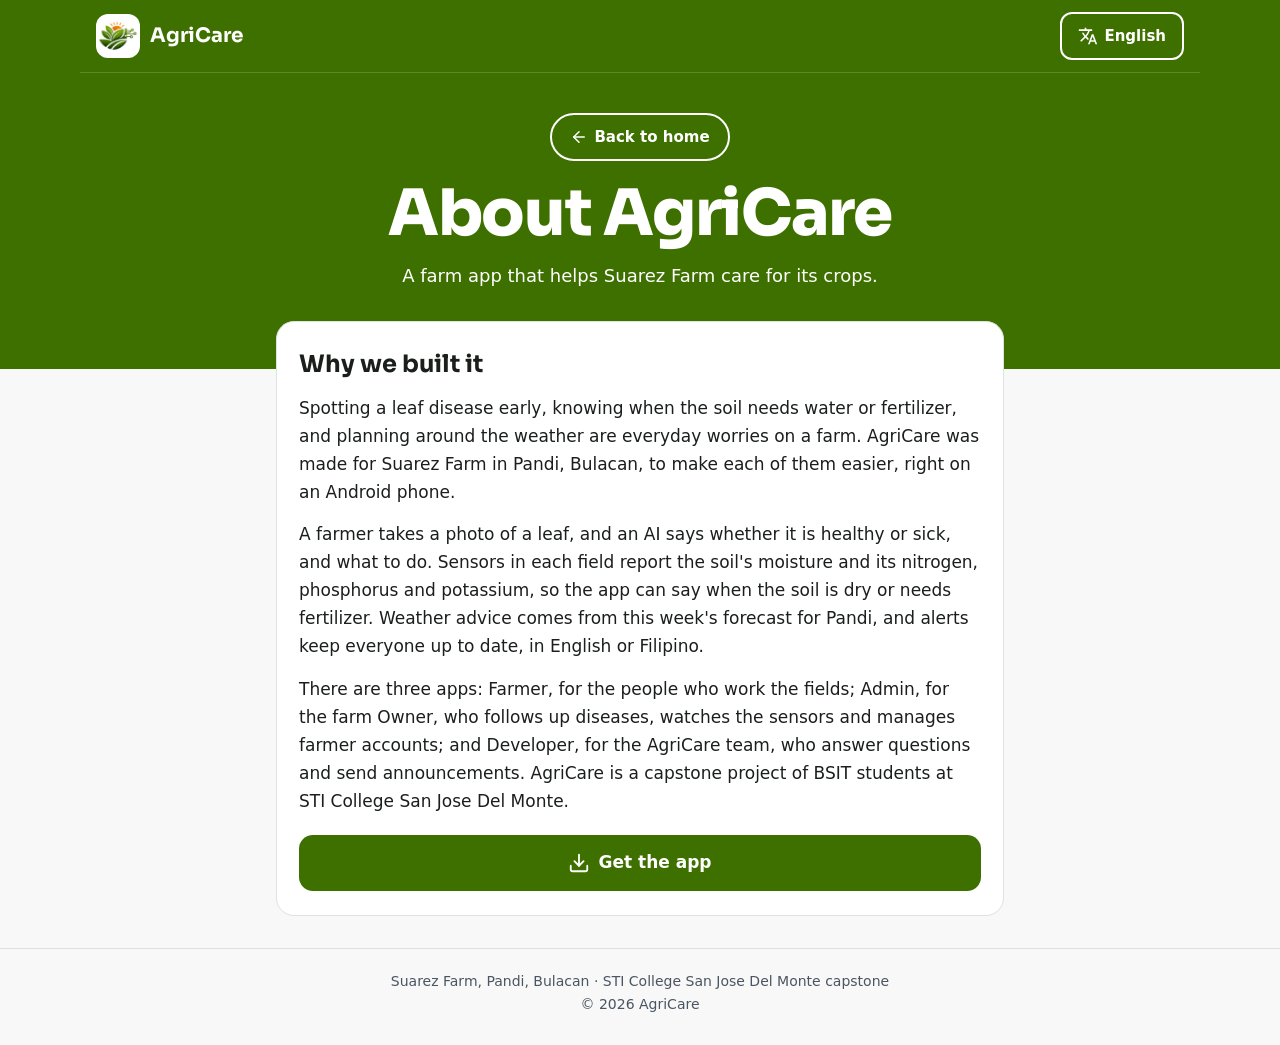
==== about.html @ fb654e2d "Add an About page in place of the second download button The top bar's "Download" did what the big h" ====
<!doctype html>
<html lang="en">
<head>
<meta charset="utf-8">
<meta name="viewport" content="width=device-width, initial-scale=1">
<title>About AgriCare</title>
<link rel="canonical" href="https://agricare-suarez.vercel.app/about.html">
<meta name="description" content="Why AgriCare was built: an Android app for Suarez Farm, Pandi, Bulacan, by BSIT students of STI College San Jose Del Monte.">
<meta name="theme-color" content="#3E7000">
<meta property="og:title" content="About AgriCare">
<meta property="og:description" content="Why AgriCare was built: leaf scans, soil sensors and weather advice for Suarez Farm, Pandi, Bulacan.">
<meta property="og:image" content="https://agricare-suarez.vercel.app/logo.png">
<meta property="og:url" content="https://agricare-suarez.vercel.app/about.html">
<link rel="icon" href="logo.png">
<link rel="preconnect" href="https://fonts.googleapis.com">
<link rel="preconnect" href="https://fonts.gstatic.com" crossorigin>
<link rel="stylesheet" href="https://fonts.googleapis.com/css2?family=Sora:wght@600;700;800&display=swap">
<link rel="stylesheet" href="site.css">
</head>
<body>
<!-- The About page (November 2026), opened from the top bar's "About":
     why AgriCare was built, laid out like the home page and in its colors. -->
<header class="hero short">
  <div class="container topbar">
    <div class="brand">
      <img class="mark" src="mark.png" alt="" width="44" height="44">
      <span class="brand-name">AgriCare</span>
    </div>
    <div class="actions">
      <button id="lang" type="button" title="English / Filipino">
        <svg width="20" height="20" viewBox="0 0 24 24" fill="currentColor" aria-hidden="true"><path d="M12.87 15.07l-2.54-2.51.03-.03A17.52 17.52 0 0 0 14.07 6H17V4h-7V2H8v2H1v2h11.17C11.5 7.92 10.44 9.75 9 11.35 8.07 10.32 7.3 9.19 6.69 8h-2c.73 1.63 1.73 3.17 2.98 4.56l-5.09 5.02L4 19l5-5 3.11 3.11.76-2.04zM18.5 10h-2L12 22h2l1.12-3h4.75L21 22h2l-4.5-12zm-2.62 7l1.62-4.33L19.12 17h-3.24z"/></svg>
        <span data-en="English" data-fil="Filipino">English</span>
      </button>
    </div>
  </div>

  <div class="container intro">
    <a class="back" href="./">
      <svg viewBox="0 0 24 24" fill="none" stroke="currentColor" stroke-width="2" stroke-linecap="round" stroke-linejoin="round" aria-hidden="true"><path d="M19 12H5"/><path d="m12 19-7-7 7-7"/></svg>
      <span data-en="Back to home" data-fil="Bumalik sa Home">Back to home</span>
    </a>
    <h1 data-en="About AgriCare" data-fil="Tungkol sa AgriCare">About AgriCare</h1>
    <p class="lead" data-en="A farm app that helps Suarez Farm care for its crops." data-fil="Isang app na tumutulong sa Suarez Farm na alagaan ang mga pananim nito.">A farm app that helps Suarez Farm care for its crops.</p>
  </div>
</header>

<main class="narrow">
  <article class="card about-text">
    <h2 data-en="Why we built it" data-fil="Bakit namin ito ginawa">Why we built it</h2>
    <p data-en="Spotting a leaf disease early, knowing when the soil needs water or fertilizer, and planning around the weather are everyday worries on a farm. AgriCare was made for Suarez Farm in Pandi, Bulacan, to make each of them easier, right on an Android phone." data-fil="Araw-araw na alalahanin sa bukid ang maagang pagkita ng sakit ng dahon, ang pag-alam kung kailan kailangan ng tubig o abono ang lupa, at ang paghahanda sa panahon. Ginawa ang AgriCare para sa Suarez Farm sa Pandi, Bulacan, para mapadali ang bawat isa nito, sa Android phone mismo.">Spotting a leaf disease early, knowing when the soil needs water or fertilizer, and planning around the weather are everyday worries on a farm. AgriCare was made for Suarez Farm in Pandi, Bulacan, to make each of them easier, right on an Android phone.</p>
    <p data-en="A farmer takes a photo of a leaf, and an AI says whether it is healthy or sick, and what to do. Sensors in each field report the soil's moisture and its nitrogen, phosphorus and potassium, so the app can say when the soil is dry or needs fertilizer. Weather advice comes from this week's forecast for Pandi, and alerts keep everyone up to date, in English or Filipino." data-fil="Kinukunan ng litrato ng magsasaka ang isang dahon, at sasabihin ng AI kung malusog ito o may sakit, at ang dapat gawin. Ang mga sensor sa bawat bukid ay nag-uulat ng basa ng lupa at ng nitrogen, phosphorus at potassium nito, kaya masasabi ng app kung tuyo ang lupa o kailangan ng abono. Ang payo tungkol sa panahon ay mula sa taya ngayong linggo sa Pandi, at ang mga alerto ay nagpapaalam sa lahat, sa English o Filipino.">A farmer takes a photo of a leaf, and an AI says whether it is healthy or sick, and what to do. Sensors in each field report the soil's moisture and its nitrogen, phosphorus and potassium, so the app can say when the soil is dry or needs fertilizer. Weather advice comes from this week's forecast for Pandi, and alerts keep everyone up to date, in English or Filipino.</p>
    <p data-en="There are three apps: Farmer, for the people who work the fields; Admin, for the farm Owner, who follows up diseases, watches the sensors and manages farmer accounts; and Developer, for the AgriCare team, who answer questions and send announcements. AgriCare is a capstone project of BSIT students at STI College San Jose Del Monte." data-fil="May tatlong app: Farmer, para sa mga nagtatrabaho sa bukid; Admin, para sa may-ari ng bukid, na sumusubaybay sa mga sakit, sa mga sensor at sa mga account ng magsasaka; at Developer, para sa AgriCare team, na sumasagot sa mga tanong at nagpapadala ng mga anunsyo. Ang AgriCare ay capstone project ng mga BSIT student ng STI College San Jose Del Monte.">There are three apps: Farmer, for the people who work the fields; Admin, for the farm Owner, who follows up diseases, watches the sensors and manages farmer accounts; and Developer, for the AgriCare team, who answer questions and send announcements. AgriCare is a capstone project of BSIT students at STI College San Jose Del Monte.</p>
    <a class="get-app" href="./#download">
      <svg viewBox="0 0 24 24" fill="none" stroke="currentColor" stroke-width="2" stroke-linecap="round" stroke-linejoin="round" aria-hidden="true"><path d="M21 15v4a2 2 0 0 1-2 2H5a2 2 0 0 1-2-2v-4"/><path d="M7 10l5 5 5-5"/><path d="M12 15V3"/></svg>
      <span data-en="Get the app" data-fil="Kunin ang app">Get the app</span>
    </a>
  </article>
</main>

<footer>
  <p data-en="Suarez Farm, Pandi, Bulacan · STI College San Jose Del Monte capstone" data-fil="Suarez Farm, Pandi, Bulacan · Capstone ng STI College San Jose Del Monte">Suarez Farm, Pandi, Bulacan · STI College San Jose Del Monte capstone</p>
  <p>© 2026 AgriCare</p>
</footer>

<script>
// Shows the page in the phone's language, or the one picked on either
// page: both keep the choice under the same name, so it carries over.
(function () {
  var root = document.documentElement;
  // Storage can throw (a private tab, blocked site data): the choice is
  // then simply not remembered.
  function savedLanguage() {
    try {
      var lang = localStorage.getItem('agricare-language');
      return lang === 'en' || lang === 'fil' ? lang : null;
    } catch (e) { return null; }
  }
  function saveLanguage(lang) {
    try { localStorage.setItem('agricare-language', lang); } catch (e) { }
  }
  var phone = navigator.language || '';
  var lang = savedLanguage() || (/^(fil|tl)\b/i.test(phone) ? 'fil' : 'en');

  function render() {
    root.lang = lang;
    document.title = lang === 'fil' ? 'Tungkol sa AgriCare' : 'About AgriCare';
    document.querySelectorAll('[data-fil]').forEach(function (el) {
      el.textContent = el.dataset[lang];
    });
  }

  document.getElementById('lang').addEventListener('click', function () {
    lang = lang === 'en' ? 'fil' : 'en';
    saveLanguage(lang);
    render();
  });
  render();
})();
</script>
</body>
</html>
---- site.css ----
/* The download site's look, shared by index.html and about.html. */

/* The redesign (November 2026) is laid out like a product landing page:
   a big headline, four feature cards, then the downloads. The colors stay
   the app's own (lib/theme/app_theme.dart): the logo's leaf green, its
   darker shade and a pale tint. Words in green on a light background use
   the darker green, which reads well above 4.5:1 there. */
:root {
  --green: #3E7000;
  --green-dark: #2C5000;
  --green-light: #ECF1E6;
  --background: #F7F8F7;
  --border: #DDE3DD;
  --text: #1B1F1C;
  --muted: #4B5563;
  --heading: "Sora", Roboto, "Segoe UI", system-ui, -apple-system, sans-serif;
}
* { box-sizing: border-box; }
@media (prefers-reduced-motion: no-preference) {
  html { scroll-behavior: smooth; }
}
body {
  margin: 0;
  background: var(--background);
  color: var(--text);
  font: 16px/1.5 Roboto, "Segoe UI", system-ui, -apple-system, sans-serif;
}
h1, h2, h3 { font-family: var(--heading); }
.container { max-width: 1120px; margin: 0 auto; padding: 0 16px; }
.narrow { max-width: 760px; margin: 0 auto; padding: 0 16px; }
a:focus-visible, button:focus-visible {
  outline: 3px solid var(--green-dark); outline-offset: 2px;
}
.hero a:focus-visible, .hero button:focus-visible { outline-color: #fff; }
svg { flex: none; }

/* The green top: the app's Home header and login are this green too. */
.hero { background: var(--green); color: #fff; padding-bottom: 104px; }
.topbar {
  display: flex; align-items: center; justify-content: space-between;
  gap: 12px;
  padding-top: 12px; padding-bottom: 12px;
  border-bottom: 1px solid #5A8A26;
}
.brand {
  display: flex; align-items: center; gap: 10px;
  font-family: var(--heading); font-size: 20px; font-weight: 700;
}
/* Only the logo's leaf mark (mark.png, cut from logo.png): the whole
   logo, words included, would be too small to read at this size. */
.mark {
  width: 44px; height: 44px; flex: none;
  border-radius: 12px;
  background: #fff;
}
/* On a small phone the name gives way to the buttons; the mark stays. */
@media (max-width: 439px) { .brand-name { display: none; } }
.actions { display: flex; align-items: center; gap: 8px; }
#lang, .top-about {
  display: inline-flex; align-items: center; justify-content: center;
  gap: 6px;
  min-width: 48px; min-height: 48px;
  padding: 0 16px;
  border-radius: 12px;
  font: inherit; font-size: 15px; font-weight: 600;
  text-decoration: none;
  cursor: pointer;
}
#lang { border: 2px solid #fff; background: transparent; color: #fff; }
/* "About" took the place of a second download button (the big one in the
   hero already downloads). */
.top-about { background: #fff; color: var(--green-dark); }

.intro { text-align: center; padding-top: 40px; }
.badge {
  display: inline-flex; align-items: center; gap: 6px;
  padding: 6px 14px;
  border-radius: 999px;
  background: var(--green-light); color: var(--green-dark);
  font-size: 14px; font-weight: 600;
}
.badge svg { width: 16px; height: 16px; }
h1 {
  max-width: 16ch;
  margin: 18px auto 14px;
  font-size: clamp(34px, 7.5vw, 64px);
  font-weight: 800;
  line-height: 1.08;
  letter-spacing: -0.02em;
  text-wrap: balance;
}
.lead {
  max-width: 34em; margin: 0 auto;
  font-size: 18px; color: #fff;
  text-wrap: balance;
}
.hero-cta {
  display: inline-flex; align-items: center; justify-content: center;
  gap: 8px;
  min-height: 52px;
  margin-top: 26px;
  padding: 0 24px;
  border-radius: 14px;
  background: #fff; color: var(--green-dark);
  font-size: 17px; font-weight: 700; text-decoration: none;
}
.hero-cta svg { width: 22px; height: 22px; }

/* The four cards sit over the green's bottom edge, as the counts card
   does on the app's Home. */
.features {
  display: grid; gap: 14px;
  grid-template-columns: repeat(auto-fit, minmax(230px, 1fr));
  margin-top: -64px;
}
.card {
  background: #fff;
  border: 1px solid var(--border);
  border-radius: 18px;
  padding: 20px;
}
.feature { box-shadow: 0 6px 18px rgba(27, 31, 28, 0.06); }
.icon {
  width: 44px; height: 44px;
  display: grid; place-items: center;
  border-radius: 12px;
  background: var(--green-light); color: var(--green-dark);
}
.icon svg { width: 24px; height: 24px; }
.feature h3 { margin: 14px 0 4px; font-size: 18px; font-weight: 700; }
.feature p { margin: 0; font-size: 15px; color: var(--muted); }

/* The downloads: the Farmer app first and biggest. */
#download { padding-top: 48px; scroll-margin-top: 8px; }
h2 { margin: 0 0 6px; font-size: 26px; font-weight: 700; }
.section-lead { margin: 0 0 18px; color: var(--muted); }
.apps { display: grid; gap: 14px; }
@media (min-width: 600px) {
  .apps { grid-template-columns: 1fr 1fr; }
  .apps .farmer { grid-column: 1 / -1; }
}
.app h3 { margin: 0 0 4px; font-size: 19px; font-weight: 700; }
.what { margin: 0 0 6px; font-size: 15px; color: var(--muted); }
.meta { margin: 0 0 12px; font-size: 14px; color: var(--muted); }
.meta[hidden] { display: none; }
.farmer { border: 2px solid var(--green); padding: 24px 20px; }
.farmer h3 { font-size: 23px; }

a.download {
  display: flex; align-items: center; justify-content: center; gap: 8px;
  min-height: 48px;
  margin-top: 10px;
  padding: 10px 16px;
  border: 1px solid #C8E6C9; border-radius: 12px;
  background: var(--green-light); color: var(--green-dark);
  font-size: 16px; font-weight: 600; text-decoration: none;
}
.farmer a.download {
  min-height: 60px;
  background: var(--green); color: #fff; border-color: var(--green);
  font-size: 18px;
}
a.download[aria-disabled="true"] {
  background: #E5E7EB; color: var(--muted); border-color: #E5E7EB;
  pointer-events: none;
}
a.download svg { width: 22px; height: 22px; }

/* Top and bottom only: the sides keep .narrow's, so these cards line up
   with the downloads above. */
.more { display: grid; gap: 14px; padding-top: 32px; padding-bottom: 8px; }
ol.steps { list-style: none; counter-reset: step; margin: 0; padding: 0; }
ol.steps li {
  counter-increment: step;
  display: flex; gap: 12px; align-items: flex-start;
  margin: 10px 0;
}
ol.steps li::before {
  content: counter(step);
  flex: none;
  width: 28px; height: 28px; border-radius: 50%;
  display: grid; place-items: center;
  background: var(--green); color: #fff;
  font-size: 15px; font-weight: 700;
}
.warnings {
  margin: 12px 0 0;
  padding: 4px 12px;
  border-left: 4px solid #F9A825;
  border-radius: 8px;
  background: #FFF8E1;
}
.warnings p { margin: 8px 0; font-size: 15px; }
.note { margin: 8px 0 0; font-size: 14px; color: var(--muted); }
.more h2 { font-size: 20px; margin-bottom: 8px; }

.share { text-align: center; }
.share img {
  display: block;
  width: 200px; height: 200px; max-width: 100%;
  margin: 8px auto;
}
.url { margin: 0; font-size: 14px; color: var(--muted); word-break: break-all; }

footer {
  margin-top: 32px;
  border-top: 1px solid var(--border);
  padding: 20px 16px 28px;
  text-align: center;
  font-size: 14px;
  color: var(--muted);
}
footer p { margin: 2px 0; }

/* The About page (about.html): the same green top with a way back, then
   why AgriCare was built, over the green's bottom edge like the cards. */
.hero.short { padding-bottom: 80px; }
a.back {
  display: inline-flex; align-items: center; gap: 6px;
  min-height: 48px;
  padding: 0 18px;
  border: 2px solid #fff; border-radius: 999px;
  color: #fff;
  font-size: 15px; font-weight: 600; text-decoration: none;
}
a.back svg { width: 18px; height: 18px; }
.about-text { margin-top: -48px; padding: 24px 22px; }
.about-text h2 { margin-bottom: 12px; font-size: 24px; }
.about-text p { margin: 0 0 14px; font-size: 17px; line-height: 1.65; }
a.get-app {
  display: flex; align-items: center; justify-content: center; gap: 8px;
  min-height: 56px;
  margin-top: 20px;
  border-radius: 14px;
  background: var(--green); color: #fff;
  font-size: 17px; font-weight: 700; text-decoration: none;
}
a.get-app svg { width: 22px; height: 22px; }
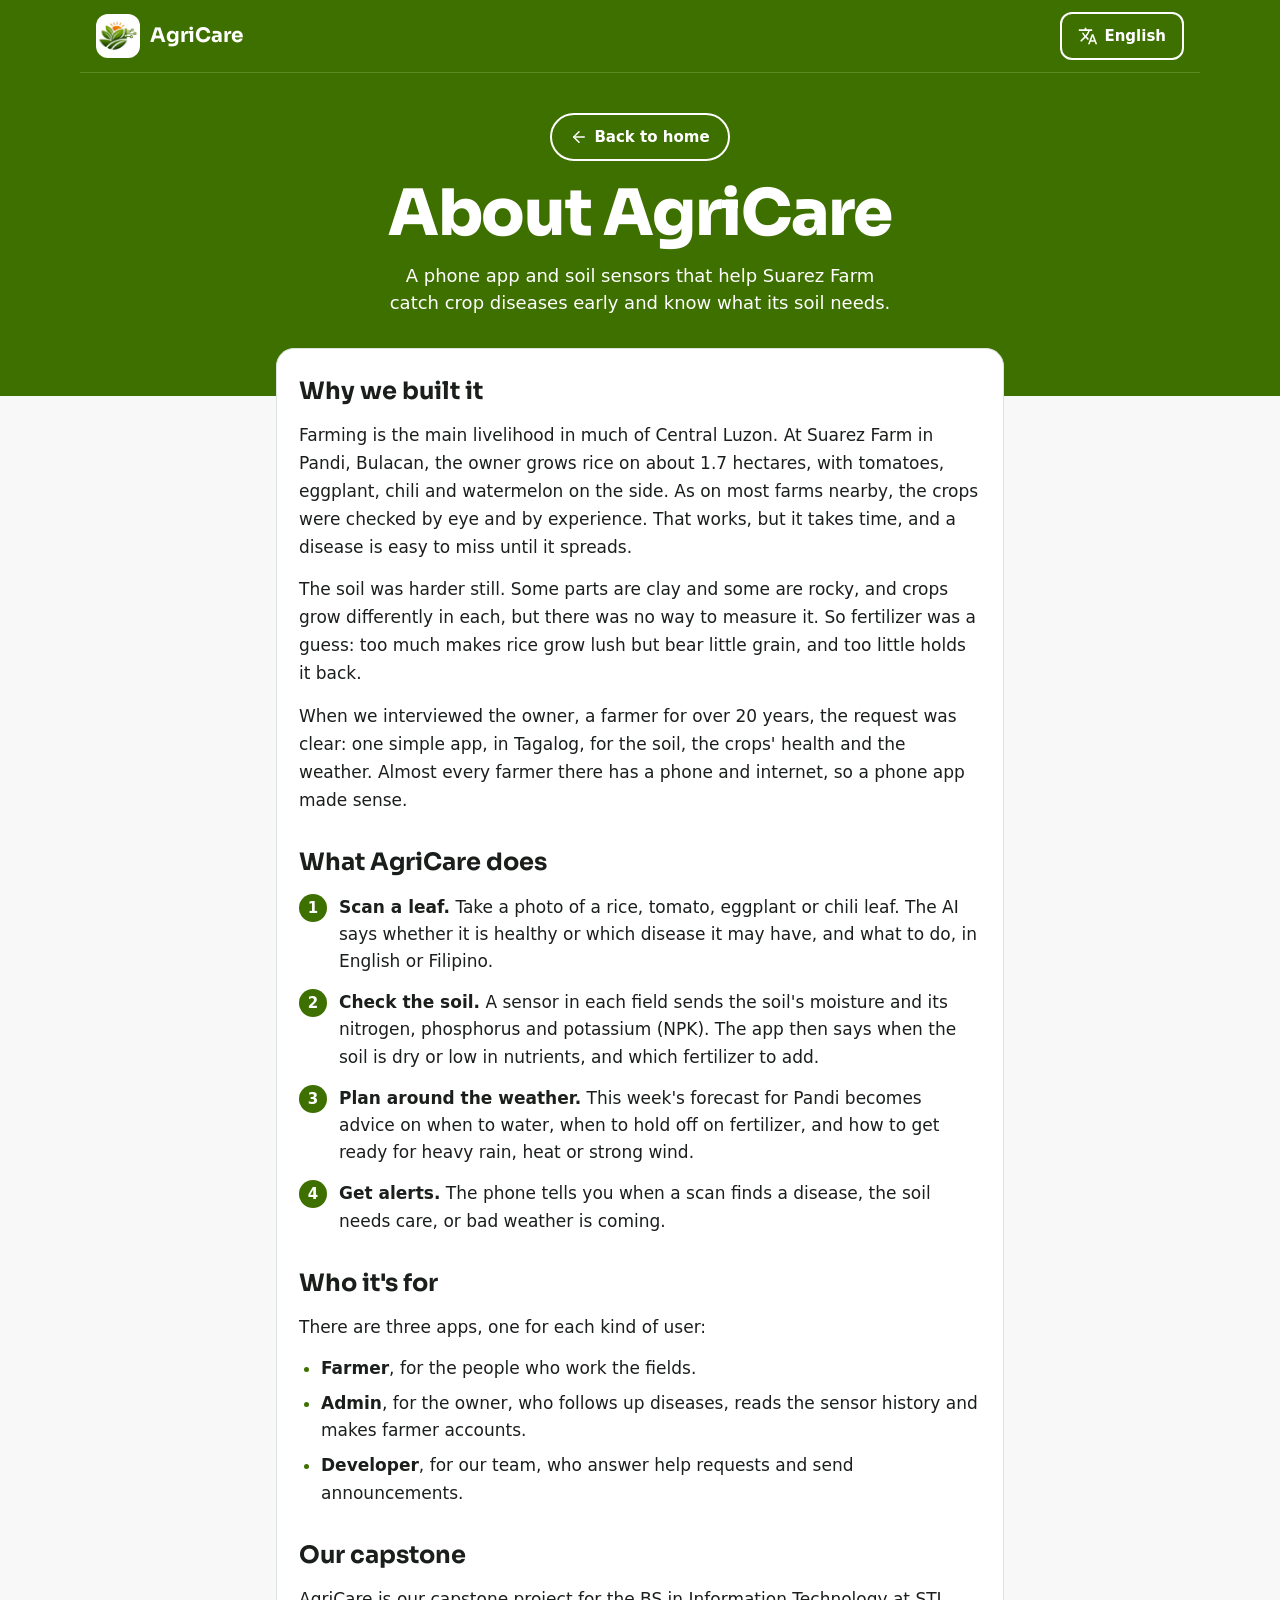
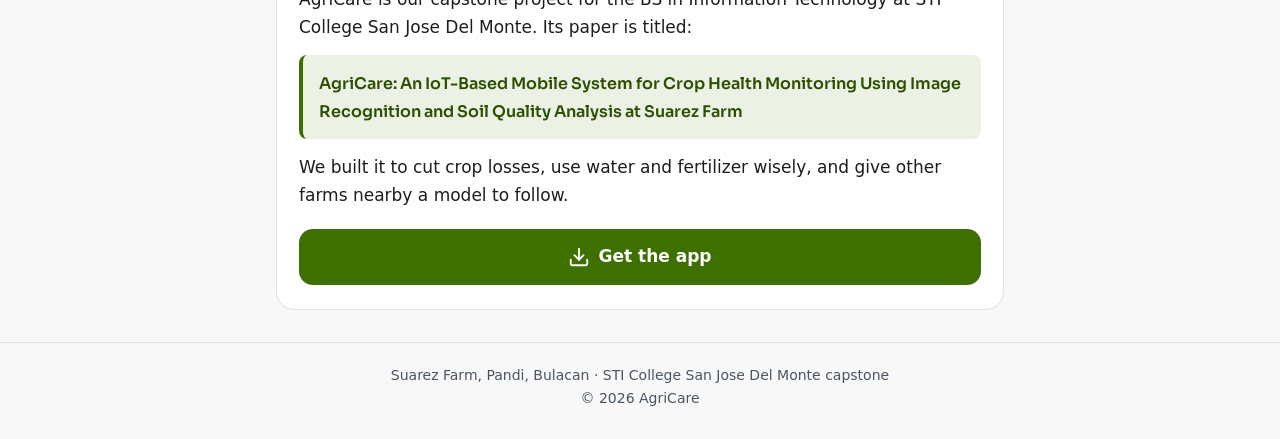
==== commit c041dae1: "Tell the About page's story the way the paper does The About page's three paragraphs were generic an" ====
--- a/about.html
+++ b/about.html
@@ -5,10 +5,10 @@
 <meta name="viewport" content="width=device-width, initial-scale=1">
 <title>About AgriCare</title>
 <link rel="canonical" href="https://agricare-suarez.vercel.app/about.html">
-<meta name="description" content="Why AgriCare was built: an Android app for Suarez Farm, Pandi, Bulacan, by BSIT students of STI College San Jose Del Monte.">
+<meta name="description" content="Why AgriCare was built: a phone app and soil sensors that help Suarez Farm in Pandi, Bulacan, catch crop diseases early and know what its soil needs. A BSIT capstone of STI College San Jose Del Monte.">
 <meta name="theme-color" content="#3E7000">
 <meta property="og:title" content="About AgriCare">
-<meta property="og:description" content="Why AgriCare was built: leaf scans, soil sensors and weather advice for Suarez Farm, Pandi, Bulacan.">
+<meta property="og:description" content="A phone app and soil sensors that help Suarez Farm catch crop diseases early and know what its soil needs.">
 <meta property="og:image" content="https://agricare-suarez.vercel.app/logo.png">
 <meta property="og:url" content="https://agricare-suarez.vercel.app/about.html">
 <link rel="icon" href="logo.png">
@@ -19,7 +19,12 @@
 </head>
 <body>
 <!-- The About page (November 2026), opened from the top bar's "About":
-     why AgriCare was built, laid out like the home page and in its colors. -->
+     why AgriCare was built, laid out like the home page and in its colors.
+     Its words follow the team's capstone paper, kept true to the app as it
+     is now: the farm's problems from the client interview (Project
+     Context), what AgriCare does (Objectives), its three apps (Scope) and
+     the paper's title. The owner is not named: adding the name is the
+     owner's call. -->
 <header class="hero short">
   <div class="container topbar">
     <div class="brand">
@@ -40,16 +45,41 @@
       <span data-en="Back to home" data-fil="Bumalik sa Home">Back to home</span>
     </a>
     <h1 data-en="About AgriCare" data-fil="Tungkol sa AgriCare">About AgriCare</h1>
-    <p class="lead" data-en="A farm app that helps Suarez Farm care for its crops." data-fil="Isang app na tumutulong sa Suarez Farm na alagaan ang mga pananim nito.">A farm app that helps Suarez Farm care for its crops.</p>
+    <p class="lead" data-en="A phone app and soil sensors that help Suarez Farm catch crop diseases early and know what its soil needs." data-fil="Isang app sa phone at mga sensor sa lupa na tumutulong sa Suarez Farm na maagang makita ang sakit ng pananim at malaman ang kailangan ng lupa.">A phone app and soil sensors that help Suarez Farm catch crop diseases early and know what its soil needs.</p>
   </div>
 </header>
 
 <main class="narrow">
   <article class="card about-text">
     <h2 data-en="Why we built it" data-fil="Bakit namin ito ginawa">Why we built it</h2>
-    <p data-en="Spotting a leaf disease early, knowing when the soil needs water or fertilizer, and planning around the weather are everyday worries on a farm. AgriCare was made for Suarez Farm in Pandi, Bulacan, to make each of them easier, right on an Android phone." data-fil="Araw-araw na alalahanin sa bukid ang maagang pagkita ng sakit ng dahon, ang pag-alam kung kailan kailangan ng tubig o abono ang lupa, at ang paghahanda sa panahon. Ginawa ang AgriCare para sa Suarez Farm sa Pandi, Bulacan, para mapadali ang bawat isa nito, sa Android phone mismo.">Spotting a leaf disease early, knowing when the soil needs water or fertilizer, and planning around the weather are everyday worries on a farm. AgriCare was made for Suarez Farm in Pandi, Bulacan, to make each of them easier, right on an Android phone.</p>
-    <p data-en="A farmer takes a photo of a leaf, and an AI says whether it is healthy or sick, and what to do. Sensors in each field report the soil's moisture and its nitrogen, phosphorus and potassium, so the app can say when the soil is dry or needs fertilizer. Weather advice comes from this week's forecast for Pandi, and alerts keep everyone up to date, in English or Filipino." data-fil="Kinukunan ng litrato ng magsasaka ang isang dahon, at sasabihin ng AI kung malusog ito o may sakit, at ang dapat gawin. Ang mga sensor sa bawat bukid ay nag-uulat ng basa ng lupa at ng nitrogen, phosphorus at potassium nito, kaya masasabi ng app kung tuyo ang lupa o kailangan ng abono. Ang payo tungkol sa panahon ay mula sa taya ngayong linggo sa Pandi, at ang mga alerto ay nagpapaalam sa lahat, sa English o Filipino.">A farmer takes a photo of a leaf, and an AI says whether it is healthy or sick, and what to do. Sensors in each field report the soil's moisture and its nitrogen, phosphorus and potassium, so the app can say when the soil is dry or needs fertilizer. Weather advice comes from this week's forecast for Pandi, and alerts keep everyone up to date, in English or Filipino.</p>
-    <p data-en="There are three apps: Farmer, for the people who work the fields; Admin, for the farm Owner, who follows up diseases, watches the sensors and manages farmer accounts; and Developer, for the AgriCare team, who answer questions and send announcements. AgriCare is a capstone project of BSIT students at STI College San Jose Del Monte." data-fil="May tatlong app: Farmer, para sa mga nagtatrabaho sa bukid; Admin, para sa may-ari ng bukid, na sumusubaybay sa mga sakit, sa mga sensor at sa mga account ng magsasaka; at Developer, para sa AgriCare team, na sumasagot sa mga tanong at nagpapadala ng mga anunsyo. Ang AgriCare ay capstone project ng mga BSIT student ng STI College San Jose Del Monte.">There are three apps: Farmer, for the people who work the fields; Admin, for the farm Owner, who follows up diseases, watches the sensors and manages farmer accounts; and Developer, for the AgriCare team, who answer questions and send announcements. AgriCare is a capstone project of BSIT students at STI College San Jose Del Monte.</p>
+    <p data-en="Farming is the main livelihood in much of Central Luzon. At Suarez Farm in Pandi, Bulacan, the owner grows rice on about 1.7 hectares, with tomatoes, eggplant, chili and watermelon on the side. As on most farms nearby, the crops were checked by eye and by experience. That works, but it takes time, and a disease is easy to miss until it spreads." data-fil="Pagsasaka ang pangunahing kabuhayan sa malaking bahagi ng Gitnang Luzon. Sa Suarez Farm sa Pandi, Bulacan, nagtatanim ang may-ari ng palay sa humigit-kumulang 1.7 ektarya, kasama ang kamatis, talong, sili at pakwan. Gaya sa karamihan ng bukid sa paligid, sinusuri ang mga pananim sa tingin at sa karanasan. Gumagana ito, pero matagal, at madaling hindi mapansin ang sakit hanggang kumalat na ito.">Farming is the main livelihood in much of Central Luzon. At Suarez Farm in Pandi, Bulacan, the owner grows rice on about 1.7 hectares, with tomatoes, eggplant, chili and watermelon on the side. As on most farms nearby, the crops were checked by eye and by experience. That works, but it takes time, and a disease is easy to miss until it spreads.</p>
+    <p data-en="The soil was harder still. Some parts are clay and some are rocky, and crops grow differently in each, but there was no way to measure it. So fertilizer was a guess: too much makes rice grow lush but bear little grain, and too little holds it back." data-fil="Mas mahirap pa ang lupa. May bahaging luwad at may bahaging mabato, at magkaiba ang paglaki ng pananim sa bawat isa, pero walang paraan para sukatin ito. Kaya hula lang ang pag-aabono: kapag sobra, lumalago ang palay pero kaunti ang butil, at kapag kulang, bumabagal ang paglaki nito.">The soil was harder still. Some parts are clay and some are rocky, and crops grow differently in each, but there was no way to measure it. So fertilizer was a guess: too much makes rice grow lush but bear little grain, and too little holds it back.</p>
+    <p data-en="When we interviewed the owner, a farmer for over 20 years, the request was clear: one simple app, in Tagalog, for the soil, the crops' health and the weather. Almost every farmer there has a phone and internet, so a phone app made sense." data-fil="Nang kapanayamin namin ang may-ari, na mahigit 20 taon nang nagsasaka, malinaw ang hiling: isang simpleng app, sa Tagalog, para sa lupa, sa kalusugan ng pananim at sa panahon. Halos lahat ng magsasaka roon ay may phone at internet, kaya app sa phone ang naging sagot.">When we interviewed the owner, a farmer for over 20 years, the request was clear: one simple app, in Tagalog, for the soil, the crops' health and the weather. Almost every farmer there has a phone and internet, so a phone app made sense.</p>
+
+    <h2 data-en="What AgriCare does" data-fil="Ang ginagawa ng AgriCare">What AgriCare does</h2>
+    <!-- One item per objective in the paper. Each item's words sit in one
+         span, so the number and the words stay side by side. -->
+    <ol class="steps">
+      <li><span><strong data-en="Scan a leaf." data-fil="Mag-scan ng dahon.">Scan a leaf.</strong> <span data-en="Take a photo of a rice, tomato, eggplant or chili leaf. The AI says whether it is healthy or which disease it may have, and what to do, in English or Filipino." data-fil="Kunan ng litrato ang dahon ng palay, kamatis, talong o sili. Sasabihin ng AI kung malusog ito o kung anong sakit ang maaaring mayroon ito, at ang dapat gawin, sa English o Filipino.">Take a photo of a rice, tomato, eggplant or chili leaf. The AI says whether it is healthy or which disease it may have, and what to do, in English or Filipino.</span></span></li>
+      <li><span><strong data-en="Check the soil." data-fil="Tingnan ang lupa.">Check the soil.</strong> <span data-en="A sensor in each field sends the soil's moisture and its nitrogen, phosphorus and potassium (NPK). The app then says when the soil is dry or low in nutrients, and which fertilizer to add." data-fil="Ang sensor sa bawat bukid ay nagpapadala ng basa ng lupa at ng nitrogen, phosphorus at potassium (NPK) nito. Sasabihin ng app kung tuyo ang lupa o kulang sa sustansya, at kung anong abono ang ilalagay.">A sensor in each field sends the soil's moisture and its nitrogen, phosphorus and potassium (NPK). The app then says when the soil is dry or low in nutrients, and which fertilizer to add.</span></span></li>
+      <li><span><strong data-en="Plan around the weather." data-fil="Magplano ayon sa panahon.">Plan around the weather.</strong> <span data-en="This week's forecast for Pandi becomes advice on when to water, when to hold off on fertilizer, and how to get ready for heavy rain, heat or strong wind." data-fil="Ang taya ng panahon ngayong linggo sa Pandi ay nagiging payo kung kailan magdidilig, kailan ipagpapaliban ang pag-aabono, at paano maghahanda sa malakas na ulan, matinding init o malakas na hangin.">This week's forecast for Pandi becomes advice on when to water, when to hold off on fertilizer, and how to get ready for heavy rain, heat or strong wind.</span></span></li>
+      <li><span><strong data-en="Get alerts." data-fil="Makatanggap ng alerto.">Get alerts.</strong> <span data-en="The phone tells you when a scan finds a disease, the soil needs care, or bad weather is coming." data-fil="Aabisuhan ka ng phone kapag may nakitang sakit sa scan, may kailangang gawin sa lupa, o may paparating na masamang panahon.">The phone tells you when a scan finds a disease, the soil needs care, or bad weather is coming.</span></span></li>
+    </ol>
+
+    <h2 data-en="Who it's for" data-fil="Para kanino ito">Who it's for</h2>
+    <p data-en="There are three apps, one for each kind of user:" data-fil="May tatlong app, isa para sa bawat uri ng user:">There are three apps, one for each kind of user:</p>
+    <!-- The apps' names are the same in both languages. -->
+    <ul class="who">
+      <li><strong>Farmer</strong><span data-en=", for the people who work the fields." data-fil=", para sa mga nagtatrabaho sa bukid.">, for the people who work the fields.</span></li>
+      <li><strong>Admin</strong><span data-en=", for the owner, who follows up diseases, reads the sensor history and makes farmer accounts." data-fil=", para sa may-ari, na sumusubaybay sa mga sakit, tumitingin sa kasaysayan ng sensor at gumagawa ng account ng mga magsasaka.">, for the owner, who follows up diseases, reads the sensor history and makes farmer accounts.</span></li>
+      <li><strong>Developer</strong><span data-en=", for our team, who answer help requests and send announcements." data-fil=", para sa aming team, na sumasagot sa mga hiling na tulong at nagpapadala ng mga anunsyo.">, for our team, who answer help requests and send announcements.</span></li>
+    </ul>
+
+    <h2 data-en="Our capstone" data-fil="Ang aming capstone">Our capstone</h2>
+    <p data-en="AgriCare is our capstone project for the BS in Information Technology at STI College San Jose Del Monte. Its paper is titled:" data-fil="Ang AgriCare ay ang aming capstone project para sa BS in Information Technology sa STI College San Jose Del Monte. Ang pamagat ng papel nito:">AgriCare is our capstone project for the BS in Information Technology at STI College San Jose Del Monte. Its paper is titled:</p>
+    <!-- The paper's title, in English on both languages' pages. -->
+    <p class="paper-title"><cite lang="en">AgriCare: An IoT-Based Mobile System for Crop Health Monitoring Using Image Recognition and Soil Quality Analysis at Suarez Farm</cite></p>
+    <p data-en="We built it to cut crop losses, use water and fertilizer wisely, and give other farms nearby a model to follow." data-fil="Ginawa namin ito para mabawasan ang nasasayang na ani, magamit nang tama ang tubig at abono, at maging halimbawa para sa iba pang bukid sa paligid.">We built it to cut crop losses, use water and fertilizer wisely, and give other farms nearby a model to follow.</p>
     <a class="get-app" href="./#download">
       <svg viewBox="0 0 24 24" fill="none" stroke="currentColor" stroke-width="2" stroke-linecap="round" stroke-linejoin="round" aria-hidden="true"><path d="M21 15v4a2 2 0 0 1-2 2H5a2 2 0 0 1-2-2v-4"/><path d="M7 10l5 5 5-5"/><path d="M12 15V3"/></svg>
       <span data-en="Get the app" data-fil="Kunin ang app">Get the app</span>
--- a/site.css
+++ b/site.css
@@ -226,7 +226,29 @@
 a.back svg { width: 18px; height: 18px; }
 .about-text { margin-top: -48px; padding: 24px 22px; }
 .about-text h2 { margin-bottom: 12px; font-size: 24px; }
+/* The page's sections follow the paper's: why, what, who, and the
+   capstone itself. A gap above each heading but the first sets them apart. */
+.about-text h2:not(:first-child) { margin-top: 30px; }
 .about-text p { margin: 0 0 14px; font-size: 17px; line-height: 1.65; }
+.about-text li { font-size: 17px; line-height: 1.6; }
+.about-text ol.steps { margin-bottom: 14px; }
+.about-text ol.steps li { margin: 14px 0; }
+ul.who { margin: 0 0 14px; padding-left: 22px; }
+ul.who li { margin: 8px 0; }
+ul.who li::marker { color: var(--green); }
+/* The paper's title, as the paper has it (in English on both pages). */
+.paper-title {
+  padding: 14px 16px;
+  border-left: 4px solid var(--green);
+  border-radius: 8px;
+  background: var(--green-light);
+}
+.paper-title cite {
+  font-family: var(--heading);
+  font-size: 16px; font-style: normal; font-weight: 600;
+  line-height: 1.5;
+  color: var(--green-dark);
+}
 a.get-app {
   display: flex; align-items: center; justify-content: center; gap: 8px;
   min-height: 56px;
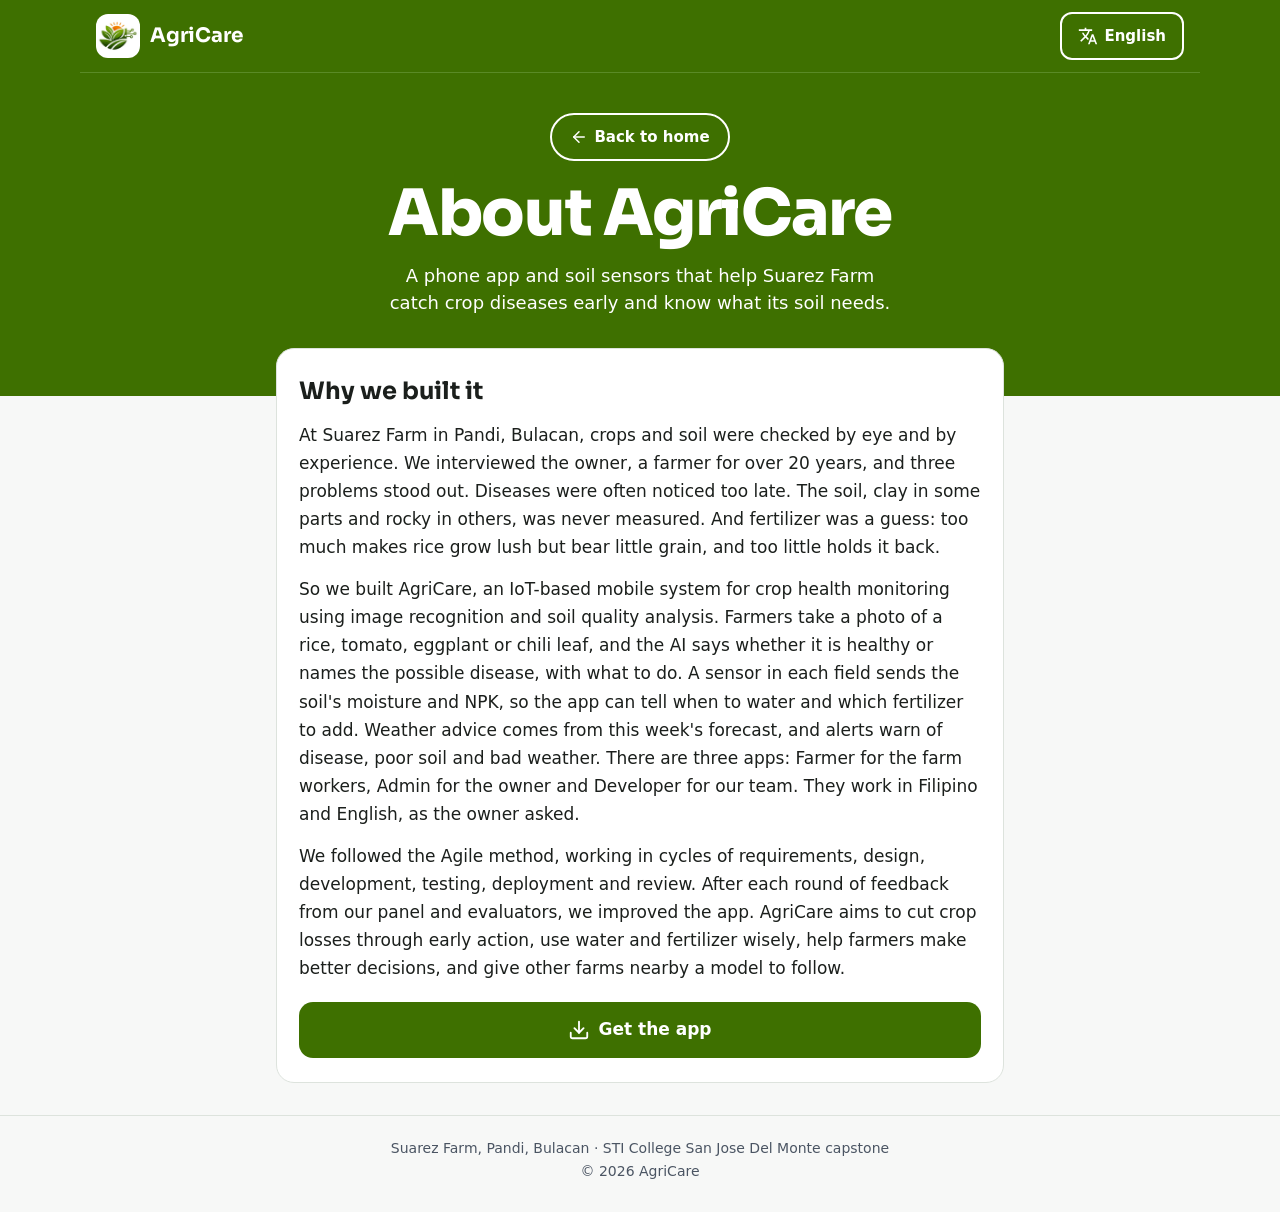
==== commit eec34bfe: "Retell the paper's abstract on the About page The About page's four sections and lists were long, an" ====
--- a/about.html
+++ b/about.html
@@ -20,11 +20,11 @@
 <body>
 <!-- The About page (November 2026), opened from the top bar's "About":
      why AgriCare was built, laid out like the home page and in its colors.
-     Its words follow the team's capstone paper, kept true to the app as it
-     is now: the farm's problems from the client interview (Project
-     Context), what AgriCare does (Objectives), its three apps (Scope) and
-     the paper's title. The owner is not named: adding the name is the
-     owner's call. -->
+     Like the About page the team liked (whattofit.fashion), it retells the
+     capstone paper's abstract in three paragraphs, kept true to the app as
+     it is now: the problems the client interview found, the system (in the
+     words of the paper's title), then the method (Agile) and its aims. The
+     owner is not named: adding the name is the owner's call. -->
 <header class="hero short">
   <div class="container topbar">
     <div class="brand">
@@ -52,34 +52,9 @@
 <main class="narrow">
   <article class="card about-text">
     <h2 data-en="Why we built it" data-fil="Bakit namin ito ginawa">Why we built it</h2>
-    <p data-en="Farming is the main livelihood in much of Central Luzon. At Suarez Farm in Pandi, Bulacan, the owner grows rice on about 1.7 hectares, with tomatoes, eggplant, chili and watermelon on the side. As on most farms nearby, the crops were checked by eye and by experience. That works, but it takes time, and a disease is easy to miss until it spreads." data-fil="Pagsasaka ang pangunahing kabuhayan sa malaking bahagi ng Gitnang Luzon. Sa Suarez Farm sa Pandi, Bulacan, nagtatanim ang may-ari ng palay sa humigit-kumulang 1.7 ektarya, kasama ang kamatis, talong, sili at pakwan. Gaya sa karamihan ng bukid sa paligid, sinusuri ang mga pananim sa tingin at sa karanasan. Gumagana ito, pero matagal, at madaling hindi mapansin ang sakit hanggang kumalat na ito.">Farming is the main livelihood in much of Central Luzon. At Suarez Farm in Pandi, Bulacan, the owner grows rice on about 1.7 hectares, with tomatoes, eggplant, chili and watermelon on the side. As on most farms nearby, the crops were checked by eye and by experience. That works, but it takes time, and a disease is easy to miss until it spreads.</p>
-    <p data-en="The soil was harder still. Some parts are clay and some are rocky, and crops grow differently in each, but there was no way to measure it. So fertilizer was a guess: too much makes rice grow lush but bear little grain, and too little holds it back." data-fil="Mas mahirap pa ang lupa. May bahaging luwad at may bahaging mabato, at magkaiba ang paglaki ng pananim sa bawat isa, pero walang paraan para sukatin ito. Kaya hula lang ang pag-aabono: kapag sobra, lumalago ang palay pero kaunti ang butil, at kapag kulang, bumabagal ang paglaki nito.">The soil was harder still. Some parts are clay and some are rocky, and crops grow differently in each, but there was no way to measure it. So fertilizer was a guess: too much makes rice grow lush but bear little grain, and too little holds it back.</p>
-    <p data-en="When we interviewed the owner, a farmer for over 20 years, the request was clear: one simple app, in Tagalog, for the soil, the crops' health and the weather. Almost every farmer there has a phone and internet, so a phone app made sense." data-fil="Nang kapanayamin namin ang may-ari, na mahigit 20 taon nang nagsasaka, malinaw ang hiling: isang simpleng app, sa Tagalog, para sa lupa, sa kalusugan ng pananim at sa panahon. Halos lahat ng magsasaka roon ay may phone at internet, kaya app sa phone ang naging sagot.">When we interviewed the owner, a farmer for over 20 years, the request was clear: one simple app, in Tagalog, for the soil, the crops' health and the weather. Almost every farmer there has a phone and internet, so a phone app made sense.</p>
-
-    <h2 data-en="What AgriCare does" data-fil="Ang ginagawa ng AgriCare">What AgriCare does</h2>
-    <!-- One item per objective in the paper. Each item's words sit in one
-         span, so the number and the words stay side by side. -->
-    <ol class="steps">
-      <li><span><strong data-en="Scan a leaf." data-fil="Mag-scan ng dahon.">Scan a leaf.</strong> <span data-en="Take a photo of a rice, tomato, eggplant or chili leaf. The AI says whether it is healthy or which disease it may have, and what to do, in English or Filipino." data-fil="Kunan ng litrato ang dahon ng palay, kamatis, talong o sili. Sasabihin ng AI kung malusog ito o kung anong sakit ang maaaring mayroon ito, at ang dapat gawin, sa English o Filipino.">Take a photo of a rice, tomato, eggplant or chili leaf. The AI says whether it is healthy or which disease it may have, and what to do, in English or Filipino.</span></span></li>
-      <li><span><strong data-en="Check the soil." data-fil="Tingnan ang lupa.">Check the soil.</strong> <span data-en="A sensor in each field sends the soil's moisture and its nitrogen, phosphorus and potassium (NPK). The app then says when the soil is dry or low in nutrients, and which fertilizer to add." data-fil="Ang sensor sa bawat bukid ay nagpapadala ng basa ng lupa at ng nitrogen, phosphorus at potassium (NPK) nito. Sasabihin ng app kung tuyo ang lupa o kulang sa sustansya, at kung anong abono ang ilalagay.">A sensor in each field sends the soil's moisture and its nitrogen, phosphorus and potassium (NPK). The app then says when the soil is dry or low in nutrients, and which fertilizer to add.</span></span></li>
-      <li><span><strong data-en="Plan around the weather." data-fil="Magplano ayon sa panahon.">Plan around the weather.</strong> <span data-en="This week's forecast for Pandi becomes advice on when to water, when to hold off on fertilizer, and how to get ready for heavy rain, heat or strong wind." data-fil="Ang taya ng panahon ngayong linggo sa Pandi ay nagiging payo kung kailan magdidilig, kailan ipagpapaliban ang pag-aabono, at paano maghahanda sa malakas na ulan, matinding init o malakas na hangin.">This week's forecast for Pandi becomes advice on when to water, when to hold off on fertilizer, and how to get ready for heavy rain, heat or strong wind.</span></span></li>
-      <li><span><strong data-en="Get alerts." data-fil="Makatanggap ng alerto.">Get alerts.</strong> <span data-en="The phone tells you when a scan finds a disease, the soil needs care, or bad weather is coming." data-fil="Aabisuhan ka ng phone kapag may nakitang sakit sa scan, may kailangang gawin sa lupa, o may paparating na masamang panahon.">The phone tells you when a scan finds a disease, the soil needs care, or bad weather is coming.</span></span></li>
-    </ol>
-
-    <h2 data-en="Who it's for" data-fil="Para kanino ito">Who it's for</h2>
-    <p data-en="There are three apps, one for each kind of user:" data-fil="May tatlong app, isa para sa bawat uri ng user:">There are three apps, one for each kind of user:</p>
-    <!-- The apps' names are the same in both languages. -->
-    <ul class="who">
-      <li><strong>Farmer</strong><span data-en=", for the people who work the fields." data-fil=", para sa mga nagtatrabaho sa bukid.">, for the people who work the fields.</span></li>
-      <li><strong>Admin</strong><span data-en=", for the owner, who follows up diseases, reads the sensor history and makes farmer accounts." data-fil=", para sa may-ari, na sumusubaybay sa mga sakit, tumitingin sa kasaysayan ng sensor at gumagawa ng account ng mga magsasaka.">, for the owner, who follows up diseases, reads the sensor history and makes farmer accounts.</span></li>
-      <li><strong>Developer</strong><span data-en=", for our team, who answer help requests and send announcements." data-fil=", para sa aming team, na sumasagot sa mga hiling na tulong at nagpapadala ng mga anunsyo.">, for our team, who answer help requests and send announcements.</span></li>
-    </ul>
-
-    <h2 data-en="Our capstone" data-fil="Ang aming capstone">Our capstone</h2>
-    <p data-en="AgriCare is our capstone project for the BS in Information Technology at STI College San Jose Del Monte. Its paper is titled:" data-fil="Ang AgriCare ay ang aming capstone project para sa BS in Information Technology sa STI College San Jose Del Monte. Ang pamagat ng papel nito:">AgriCare is our capstone project for the BS in Information Technology at STI College San Jose Del Monte. Its paper is titled:</p>
-    <!-- The paper's title, in English on both languages' pages. -->
-    <p class="paper-title"><cite lang="en">AgriCare: An IoT-Based Mobile System for Crop Health Monitoring Using Image Recognition and Soil Quality Analysis at Suarez Farm</cite></p>
-    <p data-en="We built it to cut crop losses, use water and fertilizer wisely, and give other farms nearby a model to follow." data-fil="Ginawa namin ito para mabawasan ang nasasayang na ani, magamit nang tama ang tubig at abono, at maging halimbawa para sa iba pang bukid sa paligid.">We built it to cut crop losses, use water and fertilizer wisely, and give other farms nearby a model to follow.</p>
+    <p data-en="At Suarez Farm in Pandi, Bulacan, crops and soil were checked by eye and by experience. We interviewed the owner, a farmer for over 20 years, and three problems stood out. Diseases were often noticed too late. The soil, clay in some parts and rocky in others, was never measured. And fertilizer was a guess: too much makes rice grow lush but bear little grain, and too little holds it back." data-fil="Sa Suarez Farm sa Pandi, Bulacan, sinusuri noon ang pananim at lupa sa tingin at sa karanasan. Kinapanayam namin ang may-ari, na mahigit 20 taon nang nagsasaka, at tatlong problema ang lumitaw. Kadalasang huli na nang mapansin ang sakit ng pananim. Hindi kailanman nasukat ang lupa, na luwad sa ilang bahagi at mabato sa iba. At hula lang ang pag-aabono: kapag sobra, lumalago ang palay pero kaunti ang butil, at kapag kulang, bumabagal ang paglaki nito.">At Suarez Farm in Pandi, Bulacan, crops and soil were checked by eye and by experience. We interviewed the owner, a farmer for over 20 years, and three problems stood out. Diseases were often noticed too late. The soil, clay in some parts and rocky in others, was never measured. And fertilizer was a guess: too much makes rice grow lush but bear little grain, and too little holds it back.</p>
+    <p data-en="So we built AgriCare, an IoT-based mobile system for crop health monitoring using image recognition and soil quality analysis. Farmers take a photo of a rice, tomato, eggplant or chili leaf, and the AI says whether it is healthy or names the possible disease, with what to do. A sensor in each field sends the soil's moisture and NPK, so the app can tell when to water and which fertilizer to add. Weather advice comes from this week's forecast, and alerts warn of disease, poor soil and bad weather. There are three apps: Farmer for the farm workers, Admin for the owner and Developer for our team. They work in Filipino and English, as the owner asked." data-fil="Kaya ginawa namin ang AgriCare, isang IoT-based na mobile system para sa pagsubaybay ng kalusugan ng pananim gamit ang image recognition at pagsusuri ng kalidad ng lupa. Kinukunan ng litrato ng magsasaka ang dahon ng palay, kamatis, talong o sili, at sasabihin ng AI kung malusog ito o kung anong sakit ang maaaring mayroon ito, at ang dapat gawin. Ang sensor sa bawat bukid ay nagpapadala ng basa ng lupa at NPK nito, kaya masasabi ng app kung kailan magdidilig at anong abono ang ilalagay. Ang payo tungkol sa panahon ay mula sa taya ngayong linggo, at nagbababala ang mga alerto tungkol sa sakit, problema sa lupa at masamang panahon. Tatlo ang app: Farmer para sa mga nagtatrabaho sa bukid, Admin para sa may-ari at Developer para sa aming team. Gumagana ang mga ito sa Filipino at English, gaya ng hiniling ng may-ari.">So we built AgriCare, an IoT-based mobile system for crop health monitoring using image recognition and soil quality analysis. Farmers take a photo of a rice, tomato, eggplant or chili leaf, and the AI says whether it is healthy or names the possible disease, with what to do. A sensor in each field sends the soil's moisture and NPK, so the app can tell when to water and which fertilizer to add. Weather advice comes from this week's forecast, and alerts warn of disease, poor soil and bad weather. There are three apps: Farmer for the farm workers, Admin for the owner and Developer for our team. They work in Filipino and English, as the owner asked.</p>
+    <p data-en="We followed the Agile method, working in cycles of requirements, design, development, testing, deployment and review. After each round of feedback from our panel and evaluators, we improved the app. AgriCare aims to cut crop losses through early action, use water and fertilizer wisely, help farmers make better decisions, and give other farms nearby a model to follow." data-fil="Sinunod namin ang Agile method, na paulit-ulit na dumaraan sa requirements, design, development, testing, deployment at review. Pagkatapos ng bawat round ng puna mula sa aming panel at mga evaluator, pinahusay namin ang app. Layunin ng AgriCare na mabawasan ang nasasayang na ani sa pamamagitan ng maagang pagkilos, magamit nang tama ang tubig at abono, matulungan ang mga magsasaka na gumawa ng mas mabuting desisyon, at maging halimbawa para sa iba pang bukid sa paligid.">We followed the Agile method, working in cycles of requirements, design, development, testing, deployment and review. After each round of feedback from our panel and evaluators, we improved the app. AgriCare aims to cut crop losses through early action, use water and fertilizer wisely, help farmers make better decisions, and give other farms nearby a model to follow.</p>
     <a class="get-app" href="./#download">
       <svg viewBox="0 0 24 24" fill="none" stroke="currentColor" stroke-width="2" stroke-linecap="round" stroke-linejoin="round" aria-hidden="true"><path d="M21 15v4a2 2 0 0 1-2 2H5a2 2 0 0 1-2-2v-4"/><path d="M7 10l5 5 5-5"/><path d="M12 15V3"/></svg>
       <span data-en="Get the app" data-fil="Kunin ang app">Get the app</span>
--- a/site.css
+++ b/site.css
@@ -226,29 +226,7 @@
 a.back svg { width: 18px; height: 18px; }
 .about-text { margin-top: -48px; padding: 24px 22px; }
 .about-text h2 { margin-bottom: 12px; font-size: 24px; }
-/* The page's sections follow the paper's: why, what, who, and the
-   capstone itself. A gap above each heading but the first sets them apart. */
-.about-text h2:not(:first-child) { margin-top: 30px; }
 .about-text p { margin: 0 0 14px; font-size: 17px; line-height: 1.65; }
-.about-text li { font-size: 17px; line-height: 1.6; }
-.about-text ol.steps { margin-bottom: 14px; }
-.about-text ol.steps li { margin: 14px 0; }
-ul.who { margin: 0 0 14px; padding-left: 22px; }
-ul.who li { margin: 8px 0; }
-ul.who li::marker { color: var(--green); }
-/* The paper's title, as the paper has it (in English on both pages). */
-.paper-title {
-  padding: 14px 16px;
-  border-left: 4px solid var(--green);
-  border-radius: 8px;
-  background: var(--green-light);
-}
-.paper-title cite {
-  font-family: var(--heading);
-  font-size: 16px; font-style: normal; font-weight: 600;
-  line-height: 1.5;
-  color: var(--green-dark);
-}
 a.get-app {
   display: flex; align-items: center; justify-content: center; gap: 8px;
   min-height: 56px;
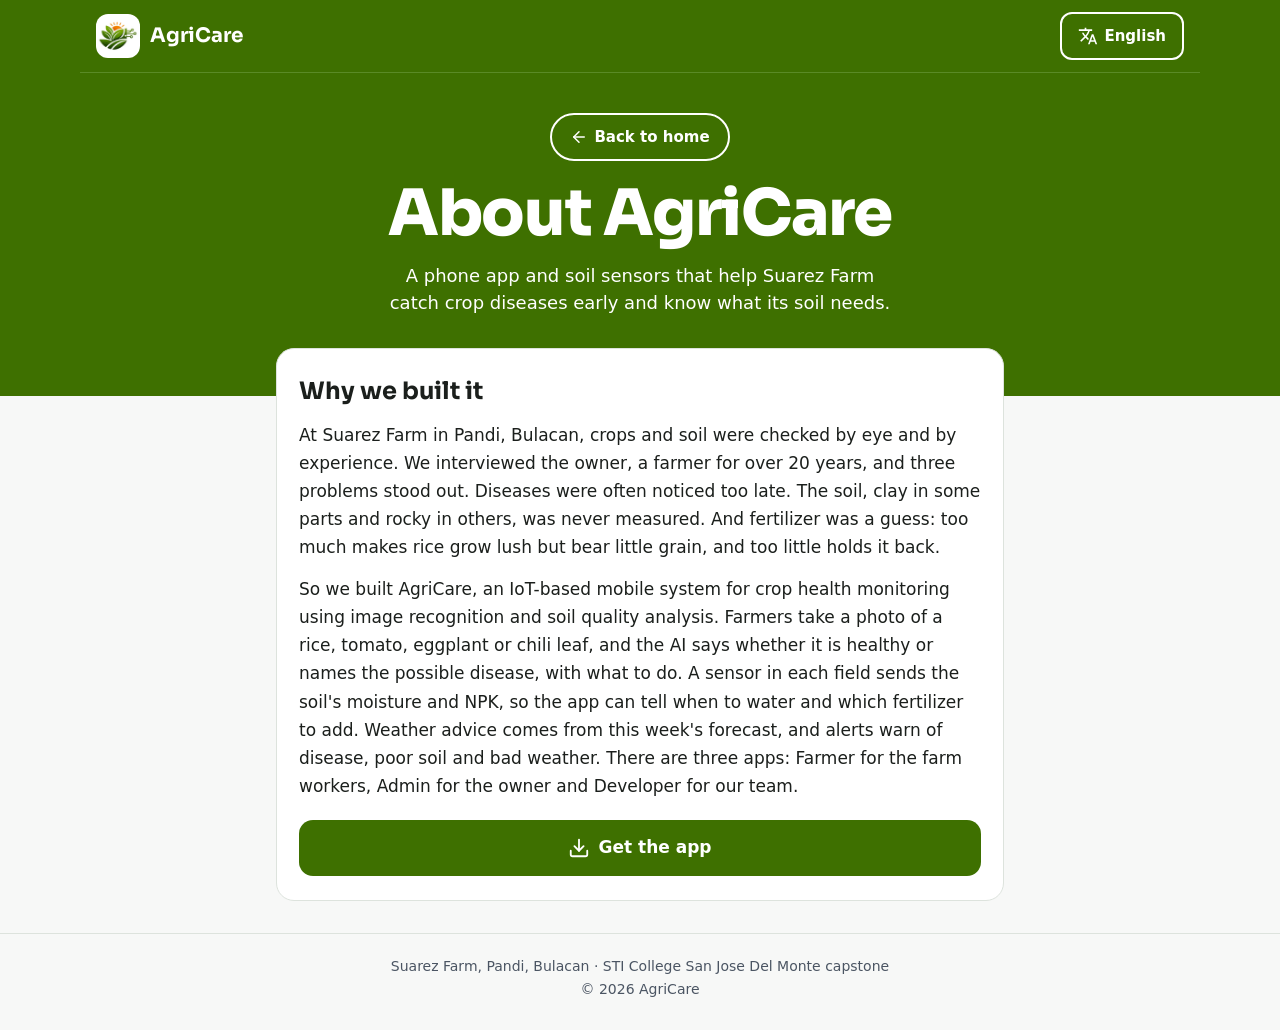
==== commit 1d8ad151: "Drop the method paragraph from the About page The team wanted the About page shorter: the paragraph " ====
--- a/about.html
+++ b/about.html
@@ -21,10 +21,10 @@
 <!-- The About page (November 2026), opened from the top bar's "About":
      why AgriCare was built, laid out like the home page and in its colors.
      Like the About page the team liked (whattofit.fashion), it retells the
-     capstone paper's abstract in three paragraphs, kept true to the app as
-     it is now: the problems the client interview found, the system (in the
-     words of the paper's title), then the method (Agile) and its aims. The
-     owner is not named: adding the name is the owner's call. -->
+     capstone paper's abstract, kept true to the app as it is now: the
+     problems the client interview found, then the system (in the words of
+     the paper's title). The owner is not named: adding the name is the
+     owner's call. -->
 <header class="hero short">
   <div class="container topbar">
     <div class="brand">
@@ -53,8 +53,7 @@
   <article class="card about-text">
     <h2 data-en="Why we built it" data-fil="Bakit namin ito ginawa">Why we built it</h2>
     <p data-en="At Suarez Farm in Pandi, Bulacan, crops and soil were checked by eye and by experience. We interviewed the owner, a farmer for over 20 years, and three problems stood out. Diseases were often noticed too late. The soil, clay in some parts and rocky in others, was never measured. And fertilizer was a guess: too much makes rice grow lush but bear little grain, and too little holds it back." data-fil="Sa Suarez Farm sa Pandi, Bulacan, sinusuri noon ang pananim at lupa sa tingin at sa karanasan. Kinapanayam namin ang may-ari, na mahigit 20 taon nang nagsasaka, at tatlong problema ang lumitaw. Kadalasang huli na nang mapansin ang sakit ng pananim. Hindi kailanman nasukat ang lupa, na luwad sa ilang bahagi at mabato sa iba. At hula lang ang pag-aabono: kapag sobra, lumalago ang palay pero kaunti ang butil, at kapag kulang, bumabagal ang paglaki nito.">At Suarez Farm in Pandi, Bulacan, crops and soil were checked by eye and by experience. We interviewed the owner, a farmer for over 20 years, and three problems stood out. Diseases were often noticed too late. The soil, clay in some parts and rocky in others, was never measured. And fertilizer was a guess: too much makes rice grow lush but bear little grain, and too little holds it back.</p>
-    <p data-en="So we built AgriCare, an IoT-based mobile system for crop health monitoring using image recognition and soil quality analysis. Farmers take a photo of a rice, tomato, eggplant or chili leaf, and the AI says whether it is healthy or names the possible disease, with what to do. A sensor in each field sends the soil's moisture and NPK, so the app can tell when to water and which fertilizer to add. Weather advice comes from this week's forecast, and alerts warn of disease, poor soil and bad weather. There are three apps: Farmer for the farm workers, Admin for the owner and Developer for our team. They work in Filipino and English, as the owner asked." data-fil="Kaya ginawa namin ang AgriCare, isang IoT-based na mobile system para sa pagsubaybay ng kalusugan ng pananim gamit ang image recognition at pagsusuri ng kalidad ng lupa. Kinukunan ng litrato ng magsasaka ang dahon ng palay, kamatis, talong o sili, at sasabihin ng AI kung malusog ito o kung anong sakit ang maaaring mayroon ito, at ang dapat gawin. Ang sensor sa bawat bukid ay nagpapadala ng basa ng lupa at NPK nito, kaya masasabi ng app kung kailan magdidilig at anong abono ang ilalagay. Ang payo tungkol sa panahon ay mula sa taya ngayong linggo, at nagbababala ang mga alerto tungkol sa sakit, problema sa lupa at masamang panahon. Tatlo ang app: Farmer para sa mga nagtatrabaho sa bukid, Admin para sa may-ari at Developer para sa aming team. Gumagana ang mga ito sa Filipino at English, gaya ng hiniling ng may-ari.">So we built AgriCare, an IoT-based mobile system for crop health monitoring using image recognition and soil quality analysis. Farmers take a photo of a rice, tomato, eggplant or chili leaf, and the AI says whether it is healthy or names the possible disease, with what to do. A sensor in each field sends the soil's moisture and NPK, so the app can tell when to water and which fertilizer to add. Weather advice comes from this week's forecast, and alerts warn of disease, poor soil and bad weather. There are three apps: Farmer for the farm workers, Admin for the owner and Developer for our team. They work in Filipino and English, as the owner asked.</p>
-    <p data-en="We followed the Agile method, working in cycles of requirements, design, development, testing, deployment and review. After each round of feedback from our panel and evaluators, we improved the app. AgriCare aims to cut crop losses through early action, use water and fertilizer wisely, help farmers make better decisions, and give other farms nearby a model to follow." data-fil="Sinunod namin ang Agile method, na paulit-ulit na dumaraan sa requirements, design, development, testing, deployment at review. Pagkatapos ng bawat round ng puna mula sa aming panel at mga evaluator, pinahusay namin ang app. Layunin ng AgriCare na mabawasan ang nasasayang na ani sa pamamagitan ng maagang pagkilos, magamit nang tama ang tubig at abono, matulungan ang mga magsasaka na gumawa ng mas mabuting desisyon, at maging halimbawa para sa iba pang bukid sa paligid.">We followed the Agile method, working in cycles of requirements, design, development, testing, deployment and review. After each round of feedback from our panel and evaluators, we improved the app. AgriCare aims to cut crop losses through early action, use water and fertilizer wisely, help farmers make better decisions, and give other farms nearby a model to follow.</p>
+    <p data-en="So we built AgriCare, an IoT-based mobile system for crop health monitoring using image recognition and soil quality analysis. Farmers take a photo of a rice, tomato, eggplant or chili leaf, and the AI says whether it is healthy or names the possible disease, with what to do. A sensor in each field sends the soil's moisture and NPK, so the app can tell when to water and which fertilizer to add. Weather advice comes from this week's forecast, and alerts warn of disease, poor soil and bad weather. There are three apps: Farmer for the farm workers, Admin for the owner and Developer for our team." data-fil="Kaya ginawa namin ang AgriCare, isang IoT-based na mobile system para sa pagsubaybay ng kalusugan ng pananim gamit ang image recognition at pagsusuri ng kalidad ng lupa. Kinukunan ng litrato ng magsasaka ang dahon ng palay, kamatis, talong o sili, at sasabihin ng AI kung malusog ito o kung anong sakit ang maaaring mayroon ito, at ang dapat gawin. Ang sensor sa bawat bukid ay nagpapadala ng basa ng lupa at NPK nito, kaya masasabi ng app kung kailan magdidilig at anong abono ang ilalagay. Ang payo tungkol sa panahon ay mula sa taya ngayong linggo, at nagbababala ang mga alerto tungkol sa sakit, problema sa lupa at masamang panahon. Tatlo ang app: Farmer para sa mga nagtatrabaho sa bukid, Admin para sa may-ari at Developer para sa aming team.">So we built AgriCare, an IoT-based mobile system for crop health monitoring using image recognition and soil quality analysis. Farmers take a photo of a rice, tomato, eggplant or chili leaf, and the AI says whether it is healthy or names the possible disease, with what to do. A sensor in each field sends the soil's moisture and NPK, so the app can tell when to water and which fertilizer to add. Weather advice comes from this week's forecast, and alerts warn of disease, poor soil and bad weather. There are three apps: Farmer for the farm workers, Admin for the owner and Developer for our team.</p>
     <a class="get-app" href="./#download">
       <svg viewBox="0 0 24 24" fill="none" stroke="currentColor" stroke-width="2" stroke-linecap="round" stroke-linejoin="round" aria-hidden="true"><path d="M21 15v4a2 2 0 0 1-2 2H5a2 2 0 0 1-2-2v-4"/><path d="M7 10l5 5 5-5"/><path d="M12 15V3"/></svg>
       <span data-en="Get the app" data-fil="Kunin ang app">Get the app</span>
